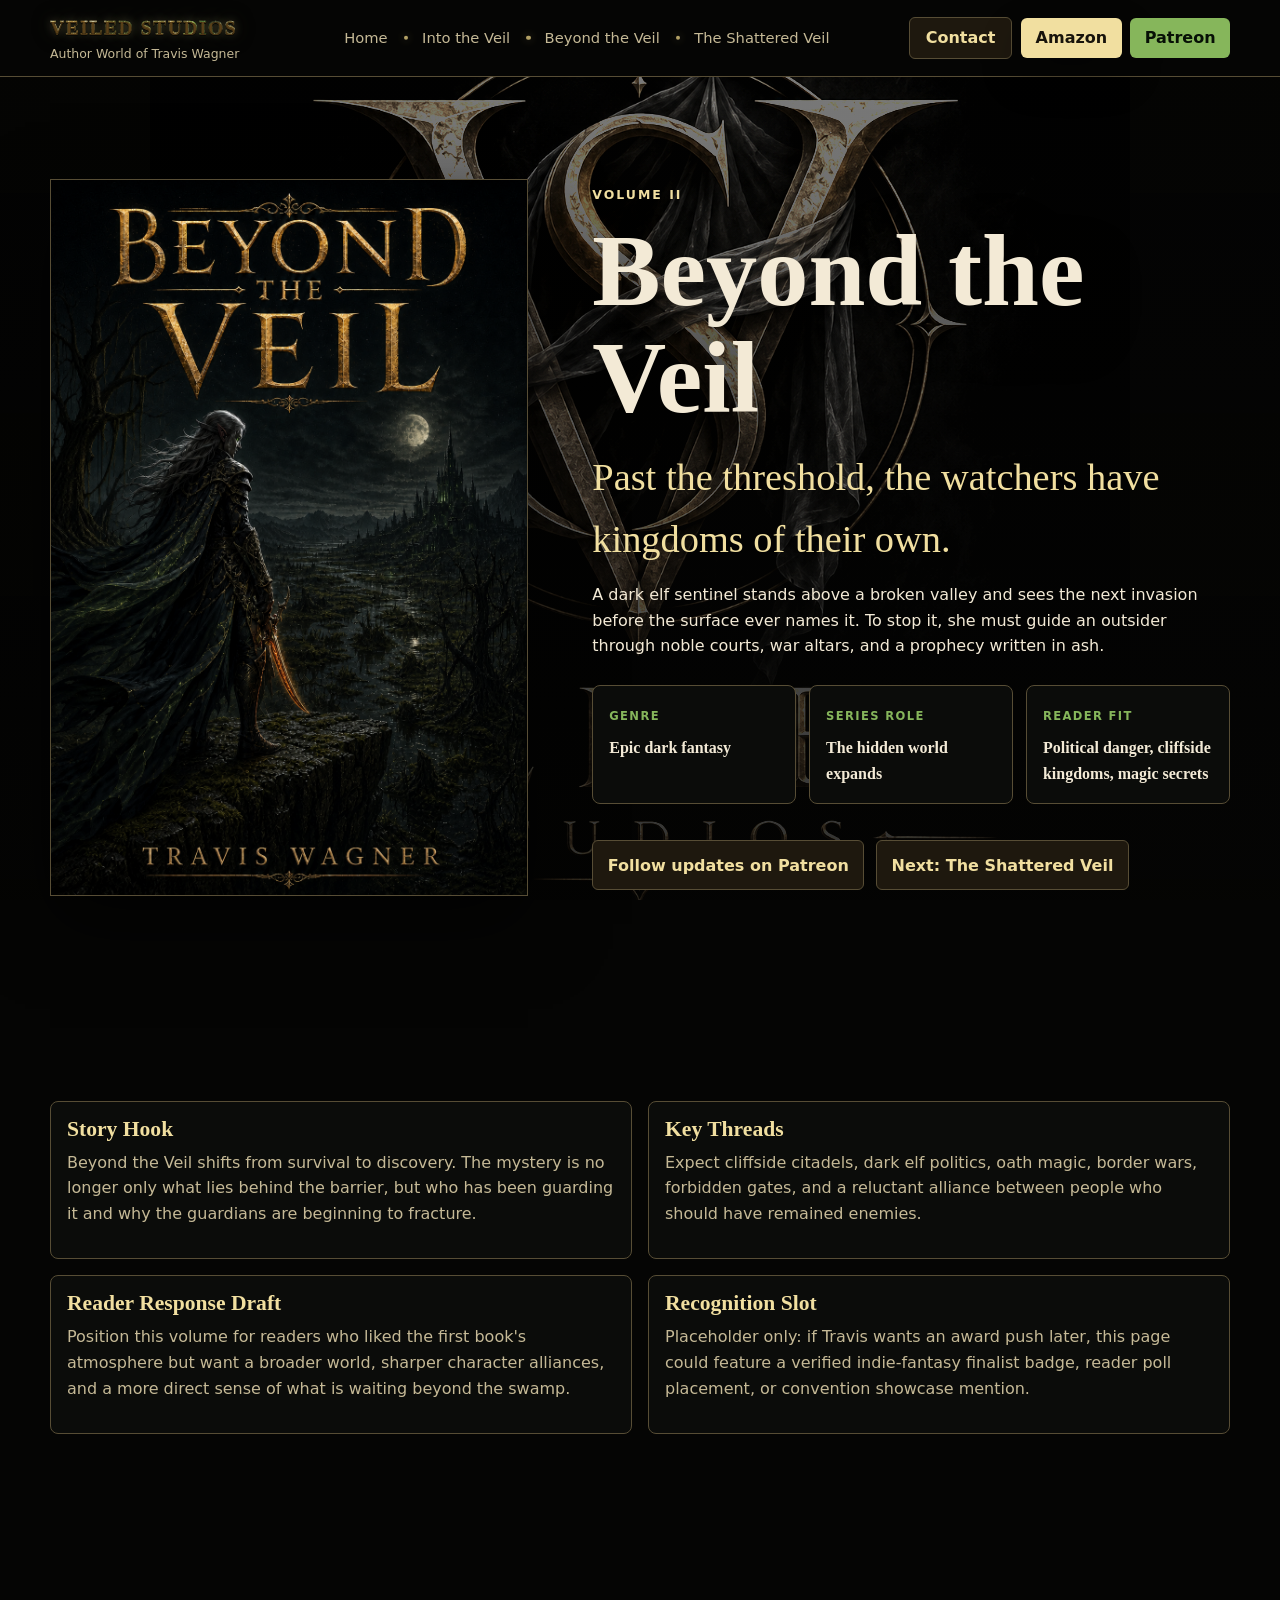
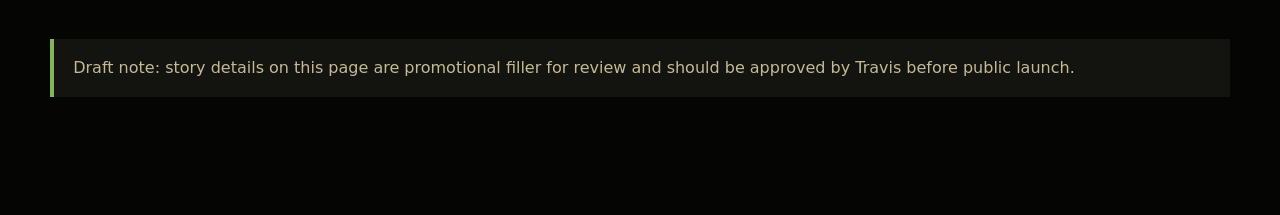
==== books/beyond-the-veil.html @ d2c31727 "Initial vssample.com site" ====
<!doctype html>
<html lang="en">
<head>
  <meta charset="utf-8">
  <meta name="viewport" content="width=device-width, initial-scale=1">
  <title>Beyond the Veil | Veiled Studios</title>
  <meta name="description" content="Beyond the Veil is Volume II of Travis Wagner's dark fantasy Veil series.">
  <link rel="stylesheet" href="../styles.css">
</head>
<body class="book-page">
  <a class="skip-link" href="#main">Skip to content</a>
  <header class="site-header">
    <nav class="nav" aria-label="Primary navigation">
      <a class="brand" href="../index.html" aria-label="Veiled Studios home">
        <span>
          <strong>Veiled Studios</strong>
          <small>Author World of Travis Wagner</small>
        </span>
      </a>
      <div class="nav-links">
        <a href="../index.html">Home</a>
        <a href="into-the-veil.html">Into the Veil</a>
        <a href="beyond-the-veil.html">Beyond the Veil</a>
        <a href="the-shattered-veil.html">The Shattered Veil</a>
      </div>
      <div class="nav-actions" aria-label="Header actions">
        <a class="nav-cta" href="mailto:authortraviswagner@gmail.com">Contact</a>
        <a class="button primary nav-action" href="https://www.amazon.com/kindle/traviswagner" target="_blank" rel="noopener">Amazon</a>
        <a class="button secondary nav-action" href="https://www.patreon.com/author/traviswagner" target="_blank" rel="noopener">Patreon</a>
      </div>
    </nav>
  </header>

  <main id="main">
    <section class="book-hero">
      <div class="book-cover">
        <img src="../images/created/final/beyond-the-veil-cover-swamp-flame.png" alt="Beyond the Veil cover by Travis Wagner">
      </div>
      <div class="book-copy">
        <p class="eyebrow">Volume II</p>
        <h1>Beyond the Veil</h1>
        <p class="lead">Past the threshold, the watchers have kingdoms of their own.</p>
        <p>A dark elf sentinel stands above a broken valley and sees the next invasion before the surface ever names it. To stop it, she must guide an outsider through noble courts, war altars, and a prophecy written in ash.</p>
        <div class="book-meta">
          <div><span>Genre</span><strong>Epic dark fantasy</strong></div>
          <div><span>Series role</span><strong>The hidden world expands</strong></div>
          <div><span>Reader fit</span><strong>Political danger, cliffside kingdoms, magic secrets</strong></div>
        </div>
        <div class="book-nav">
          <a class="book-link" href="https://www.patreon.com/author/traviswagner" target="_blank" rel="noopener">Follow updates on Patreon</a>
          <a class="book-link" href="the-shattered-veil.html">Next: The Shattered Veil</a>
        </div>
      </div>
    </section>

    <section class="section">
      <div class="story-grid">
        <article class="story-panel">
          <h3>Story Hook</h3>
          <p>Beyond the Veil shifts from survival to discovery. The mystery is no longer only what lies behind the barrier, but who has been guarding it and why the guardians are beginning to fracture.</p>
        </article>
        <article class="story-panel">
          <h3>Key Threads</h3>
          <p>Expect cliffside citadels, dark elf politics, oath magic, border wars, forbidden gates, and a reluctant alliance between people who should have remained enemies.</p>
        </article>
        <article class="story-panel">
          <h3>Reader Response Draft</h3>
          <p>Position this volume for readers who liked the first book's atmosphere but want a broader world, sharper character alliances, and a more direct sense of what is waiting beyond the swamp.</p>
        </article>
        <article class="story-panel">
          <h3>Recognition Slot</h3>
          <p>Placeholder only: if Travis wants an award push later, this page could feature a verified indie-fantasy finalist badge, reader poll placement, or convention showcase mention.</p>
        </article>
      </div>
    </section>

    <section class="section">
      <p class="status-note">Draft note: story details on this page are promotional filler for review and should be approved by Travis before public launch.</p>
    </section>
  </main>
  <script src="../main.js"></script>
</body>
</html>
---- styles.css ----
:root {
  color-scheme: dark;
  --bg: #050504;
  --ink: #f3ead6;
  --muted: #c5b996;
  --line: #574d35;
  --panel: #0b0c0a;
  --panel-strong: #13140f;
  --gold: #d9c37b;
  --gold-soft: #f1dfa0;
  --green: #86b65b;
  --moss: #22311e;
  --shadow: rgba(0, 0, 0, 0.55);
  --max: 1180px;
}

* {
  box-sizing: border-box;
}

html {
  scroll-behavior: smooth;
}

body {
  margin: 0;
  min-height: 100vh;
  background: var(--bg);
  color: var(--ink);
  font-family: "Segoe UI", system-ui, -apple-system, BlinkMacSystemFont, sans-serif;
  line-height: 1.6;
}

body::before {
  content: "";
  position: fixed;
  inset: 0;
  z-index: -2;
  background-image: url("images/original/owner-uploads/Veilied%20Studios%20Logo.png");
  background-position: center 48%;
  background-repeat: no-repeat;
  background-size: min(980px, 92vw) auto;
  opacity: 0.72;
  filter: brightness(1.65) contrast(1.08);
}

body::after {
  content: "";
  position: fixed;
  inset: 0;
  z-index: -1;
  background:
    linear-gradient(180deg, rgba(5, 5, 4, 0.18), rgba(5, 5, 4, 0.42) 48%, rgba(5, 5, 4, 0.72)),
    rgba(5, 5, 4, 0.16);
}

img {
  display: block;
  max-width: 100%;
}

a {
  color: inherit;
}

.skip-link {
  position: absolute;
  left: 1rem;
  top: 1rem;
  z-index: 20;
  transform: translateY(-160%);
  padding: 0.65rem 0.9rem;
  background: var(--ink);
  color: #111;
  border-radius: 4px;
}

.skip-link:focus {
  transform: translateY(0);
}

.site-header {
  position: sticky;
  top: 0;
  z-index: 10;
  border-bottom: 1px solid var(--line);
  background: #050504;
}

.nav {
  width: min(var(--max), calc(100% - 32px));
  min-height: 76px;
  margin: 0 auto;
  display: flex;
  align-items: center;
  justify-content: space-between;
  flex-wrap: wrap;
  gap: 1.25rem;
}

.brand,
.nav-links,
.nav-actions,
.hero-actions,
.link-list,
.footer-links {
  display: flex;
  align-items: center;
}

.brand {
  gap: 0.75rem;
  text-decoration: none;
  min-width: 215px;
}

.brand strong,
.footer strong {
  display: block;
  font-family: Georgia, "Times New Roman", serif;
  font-size: 1.05rem;
  letter-spacing: 0;
}

.brand strong {
  font-family: "Cinzel Decorative", "Cinzel", "Trajan Pro", Georgia, "Times New Roman", serif;
  font-size: 1.22rem;
  font-weight: 800;
  letter-spacing: 0.08em;
  text-transform: uppercase;
  color: var(--gold-soft);
  background:
    radial-gradient(circle at 24% 22%, rgba(255, 244, 190, 0.96) 0 7%, transparent 8%),
    radial-gradient(circle at 78% 72%, rgba(113, 156, 90, 0.74) 0 10%, transparent 12%),
    repeating-linear-gradient(118deg, rgba(255, 255, 255, 0.32) 0 1px, rgba(54, 42, 22, 0.28) 1px 3px, rgba(12, 16, 11, 0.34) 3px 5px),
    linear-gradient(105deg, #fff0ae 0%, #ba8e3d 21%, #6f8645 43%, #f2d58a 63%, #2f3f2b 82%, #ffe4a1 100%);
  background-blend-mode: screen, color-dodge, overlay, normal;
  -webkit-background-clip: text;
  background-clip: text;
  -webkit-text-fill-color: transparent;
  -webkit-text-stroke: 0.35px rgba(7, 8, 5, 0.72);
  text-shadow:
    0 1px 0 #594019,
    0 2px 0 #080906,
    0 0 10px rgba(241, 223, 160, 0.38),
    0 0 22px rgba(134, 182, 91, 0.28);
  filter: drop-shadow(0 0 8px rgba(0, 0, 0, 0.55));
}

.brand small {
  display: block;
  color: var(--muted);
  font-size: 0.78rem;
}

.nav-links {
  flex: 1 1 340px;
  flex-wrap: wrap;
  justify-content: center;
  gap: 0;
  row-gap: 0.55rem;
  color: var(--muted);
  font-size: 0.92rem;
}

.nav-actions {
  flex: 0 1 auto;
  flex-wrap: wrap;
  justify-content: flex-end;
  gap: 0.55rem;
}

.nav-links a,
.nav-dropdown summary,
.footer-links a {
  text-decoration: none;
}

.nav-links > a,
.nav-links > .nav-dropdown {
  position: relative;
  display: inline-flex;
  align-items: center;
}

.nav-links > a:not(:first-child),
.nav-links > .nav-dropdown:not(:first-child) {
  margin-left: clamp(0.7rem, 1.4vw, 1rem);
  padding-left: clamp(0.85rem, 1.5vw, 1.15rem);
}

.nav-links > a:not(:first-child)::before,
.nav-links > .nav-dropdown:not(:first-child)::before {
  content: "";
  position: absolute;
  left: 0;
  top: 50%;
  width: 0.28rem;
  height: 0.28rem;
  border-radius: 999px;
  background: var(--gold);
  box-shadow: 0 0 8px rgba(217, 195, 123, 0.45);
  opacity: 0.82;
  transform: translateY(-50%);
}

.nav-links a:hover,
.nav-dropdown summary:hover,
.nav-dropdown[open] summary,
.footer-links a:hover {
  color: var(--gold-soft);
}

.nav-dropdown {
  position: relative;
}

.nav-dropdown summary {
  display: inline-flex;
  align-items: center;
  gap: 0.35rem;
  list-style: none;
  cursor: pointer;
}

.nav-dropdown summary::-webkit-details-marker {
  display: none;
}

.nav-dropdown summary::after {
  content: "";
  width: 0.42rem;
  height: 0.42rem;
  border-right: 1px solid currentColor;
  border-bottom: 1px solid currentColor;
  transform: translateY(-0.12rem) rotate(45deg);
}

.nav-dropdown[open] summary::after {
  transform: translateY(0.08rem) rotate(225deg);
}

.dropdown-menu {
  position: absolute;
  top: 100%;
  left: 50%;
  z-index: 30;
  display: grid;
  gap: 0.25rem;
  min-width: 235px;
  padding: 0.45rem;
  border: 1px solid var(--line);
  border-radius: 8px;
  background: #0b0c0a;
  box-shadow: 0 22px 50px rgba(0, 0, 0, 0.48);
  transform: translateX(-50%);
}

.nav-dropdown[open]::after {
  content: "";
  position: absolute;
  top: 100%;
  left: -0.85rem;
  right: -0.85rem;
  height: 0.85rem;
}

.dropdown-menu a,
.dropdown-label {
  padding: 0.7rem 0.8rem;
  border-radius: 5px;
  color: var(--ink);
  background: #13140f;
  white-space: nowrap;
}

.dropdown-label {
  color: var(--gold-soft);
  font-family: Georgia, "Times New Roman", serif;
  font-weight: 800;
  cursor: default;
}

.dropdown-subitems {
  display: grid;
  gap: 0.25rem;
  margin-left: 0.45rem;
  padding-left: 0.6rem;
  border-left: 1px solid var(--line);
}

.dropdown-subitems a {
  font-size: 0.88rem;
}

.dropdown-menu a:hover {
  background: #1e180e;
}

.nav-cta,
.button {
  min-height: 42px;
  display: inline-flex;
  align-items: center;
  justify-content: center;
  padding: 0.75rem 1rem;
  border-radius: 6px;
  text-decoration: none;
  font-weight: 700;
  line-height: 1;
  white-space: nowrap;
}

.nav-cta {
  border: 1px solid var(--line);
  color: var(--gold-soft);
  background: #1e180e;
}

.nav-action {
  min-height: 40px;
  padding: 0.72rem 0.9rem;
}

.hero {
  min-height: calc(100vh - 76px);
  display: grid;
  align-items: center;
  padding: clamp(5rem, 12vw, 9rem) 0 clamp(4rem, 9vw, 7rem);
}

.hero-inner,
.section,
.feature-release,
.footer {
  width: min(var(--max), calc(100% - 32px));
  margin: 0 auto;
}

.hero-inner {
  max-width: 880px;
  text-align: center;
  transform: translateY(clamp(2rem, 8vh, 5.5rem));
}

.eyebrow {
  margin: 0 0 0.85rem;
  color: var(--gold-soft);
  font-size: 0.78rem;
  font-weight: 800;
  letter-spacing: 0.16em;
  text-transform: uppercase;
}

h1,
h2,
h3,
p {
  margin-top: 0;
}

h1,
h2,
h3 {
  font-family: Georgia, "Times New Roman", serif;
  line-height: 1.04;
  letter-spacing: 0;
}

h1 {
  margin-bottom: 1rem;
  font-size: clamp(4rem, 12vw, 9rem);
  text-shadow: 0 18px 55px var(--shadow);
}

h2 {
  margin-bottom: 1rem;
  font-size: clamp(2rem, 5vw, 4.2rem);
}

h3 {
  margin-bottom: 0.6rem;
  font-size: 1.35rem;
}

.lead {
  margin-bottom: 0.75rem;
  color: var(--gold-soft);
  font-family: Georgia, "Times New Roman", serif;
  font-size: clamp(1.4rem, 3.2vw, 2.4rem);
}

.hero-copy {
  max-width: 680px;
  margin: 0 auto 1.7rem;
  color: var(--muted);
  font-size: clamp(1rem, 2vw, 1.18rem);
}

.hero-actions {
  justify-content: center;
  flex-wrap: wrap;
  gap: 0.85rem;
}

.button.primary {
  background: var(--gold-soft);
  color: #17130b;
  box-shadow: 0 18px 40px rgba(0, 0, 0, 0.32);
}

.button.secondary {
  background: var(--green);
  color: #071006;
}

.button.ghost {
  border: 1px solid var(--line);
  color: var(--ink);
  background: #121411;
}

.feature-release {
  display: grid;
  grid-template-columns: minmax(240px, 0.72fr) 1fr;
  gap: clamp(2rem, 5vw, 5rem);
  align-items: center;
  padding: clamp(4rem, 8vw, 7rem) 0;
}

.series-overview {
  border-top: 1px solid var(--line);
}

.volume-grid {
  display: grid;
  grid-template-columns: repeat(3, minmax(0, 1fr));
  gap: 1rem;
}

.volume-card {
  display: flex;
  flex-direction: column;
  gap: 1rem;
  padding: 1rem;
  border: 1px solid var(--line);
  border-radius: 8px;
  background: var(--panel);
  box-shadow: 0 22px 50px rgba(0, 0, 0, 0.28);
}

.volume-card img {
  width: 100%;
  height: auto;
  aspect-ratio: 2 / 3;
  object-fit: contain;
  border: 1px solid var(--line);
  background: #050504;
}

.volume-card > div {
  display: flex;
  flex: 1;
  flex-direction: column;
}

.volume-card span,
.book-meta span {
  display: inline-block;
  margin-bottom: 0.65rem;
  color: var(--green);
  font-weight: 800;
  letter-spacing: 0.12em;
  text-transform: uppercase;
  font-size: 0.72rem;
}

.volume-card a,
.book-link {
  display: inline-flex;
  align-items: center;
  justify-content: center;
  min-height: 42px;
  margin-top: 0.7rem;
  padding: 0.7rem 0.9rem;
  border: 1px solid var(--line);
  border-radius: 6px;
  background: #1e180e;
  color: var(--gold-soft);
  text-decoration: none;
  font-weight: 800;
}

.volume-card a {
  margin-top: auto;
}

.promo-release {
  border-top: 1px solid var(--line);
  border-bottom: 1px solid var(--line);
}

.promo-copy {
  max-width: 700px;
}

.promo-note {
  color: var(--gold-soft);
}

.promo-art img {
  margin-left: auto;
}

.release-art img {
  width: min(100%, 520px);
  border: 1px solid var(--line);
  box-shadow: 0 28px 70px rgba(0, 0, 0, 0.62);
}

.release-copy {
  max-width: 660px;
}

.release-copy p,
.section p,
.updates-list p,
.footer p {
  color: var(--muted);
}

.link-list {
  align-items: stretch;
  flex-direction: column;
  gap: 0.75rem;
  margin-top: 1.5rem;
}

.link-list a {
  padding: 0.95rem 1rem;
  border: 1px solid var(--line);
  border-radius: 6px;
  background: #0b0c0a;
  color: var(--gold-soft);
  text-decoration: none;
  font-weight: 700;
}

.section {
  padding: clamp(4rem, 8vw, 7rem) 0;
}

.section-heading {
  max-width: 760px;
  margin-bottom: 2rem;
}

.catalog-grid,
.updates-list,
.contact-links {
  display: grid;
  grid-template-columns: repeat(4, minmax(0, 1fr));
  gap: 1rem;
}

.catalog-grid article,
.updates-list article,
.contact-links a {
  border: 1px solid var(--line);
  border-radius: 8px;
  background: var(--panel);
  box-shadow: 0 22px 50px rgba(0, 0, 0, 0.28);
}

.catalog-grid article {
  min-height: 245px;
  padding: 1.25rem;
}

.catalog-grid span {
  display: block;
  margin-bottom: 2rem;
  color: var(--green);
  font-family: Georgia, "Times New Roman", serif;
  font-size: 2rem;
}

.about {
  display: grid;
  grid-template-columns: 0.95fr 1.05fr;
  gap: clamp(2rem, 5vw, 5rem);
  align-items: start;
  border-top: 1px solid var(--line);
  border-bottom: 1px solid var(--line);
}

.about-copy {
  padding-top: 0.2rem;
  font-size: 1.08rem;
}

.gallery-grid {
  display: grid;
  grid-template-columns: 1.4fr 0.8fr;
  gap: 1rem;
  align-items: stretch;
}

.gallery-grid figure {
  margin: 0;
  min-height: 100%;
  overflow: hidden;
  border: 1px solid var(--line);
  border-radius: 8px;
  background: #050504;
}

.gallery-grid img {
  width: 100%;
  height: 100%;
  min-height: 360px;
  object-fit: cover;
}

.gallery-grid .wide {
  grid-row: span 2;
}

.gallery-grid .wide img {
  height: auto;
  min-height: 0;
  aspect-ratio: 2 / 3;
  object-fit: contain;
  background: #050504;
}

figcaption {
  padding: 0.85rem 1rem;
  color: var(--muted);
  border-top: 1px solid var(--line);
  background: #050504;
}

.updates-band {
  border-top: 1px solid var(--line);
  border-bottom: 1px solid var(--line);
  background: #11180f;
}

.updates {
  display: grid;
  grid-template-columns: 0.9fr 1.1fr;
  gap: clamp(2rem, 5vw, 4rem);
  align-items: start;
}

.updates-list {
  grid-template-columns: 1fr;
}

.updates-list article {
  padding: 1.2rem;
}

.contact {
  display: grid;
  grid-template-columns: 0.9fr 1.1fr;
  gap: clamp(2rem, 5vw, 4rem);
  align-items: start;
}

.contact-links {
  grid-template-columns: 1fr;
}

.contact-links a {
  display: flex;
  justify-content: space-between;
  gap: 1rem;
  padding: 1.05rem 1.1rem;
  text-decoration: none;
}

.contact-links span {
  color: var(--muted);
}

.contact-links strong {
  color: var(--gold-soft);
  text-align: right;
  overflow-wrap: anywhere;
}

.book-page .site-header {
  position: static;
}

.book-hero {
  display: grid;
  grid-template-columns: minmax(260px, 0.75fr) 1fr;
  gap: clamp(2rem, 5vw, 5rem);
  align-items: center;
  width: min(var(--max), calc(100% - 32px));
  margin: 0 auto;
  padding: clamp(4rem, 8vw, 7rem) 0;
}

.book-cover img {
  width: min(100%, 520px);
  border: 1px solid var(--line);
  box-shadow: 0 28px 70px rgba(0, 0, 0, 0.62);
}

.book-copy h1 {
  font-size: clamp(3.4rem, 8vw, 7rem);
}

.book-meta {
  display: grid;
  grid-template-columns: repeat(3, minmax(0, 1fr));
  gap: 0.8rem;
  margin: 1.6rem 0;
}

.book-meta div,
.story-panel {
  padding: 1rem;
  border: 1px solid var(--line);
  border-radius: 8px;
  background: var(--panel);
}

.book-meta strong {
  display: block;
  color: var(--ink);
  font-family: Georgia, "Times New Roman", serif;
}

.story-grid {
  display: grid;
  grid-template-columns: repeat(2, minmax(0, 1fr));
  gap: 1rem;
}

.story-panel h3 {
  color: var(--gold-soft);
}

.status-note {
  border-left: 4px solid var(--green);
  padding: 1rem 1.2rem;
  background: var(--panel-strong);
  color: var(--muted);
}

.book-nav {
  display: flex;
  flex-wrap: wrap;
  gap: 0.75rem;
  margin-top: 1.4rem;
}

.footer {
  min-height: 120px;
  display: flex;
  align-items: center;
  justify-content: space-between;
  gap: 1rem;
  padding: 2rem 0;
  border-top: 1px solid var(--line);
}

.footer p {
  margin-bottom: 0;
}

.footer-links {
  gap: 1rem;
  color: var(--muted);
}

@media (max-width: 900px) {
  .nav {
    min-height: auto;
    padding: 0.9rem 0;
    align-items: flex-start;
    flex-direction: column;
  }

  .nav-links {
    width: 100%;
    justify-content: flex-start;
    flex-wrap: wrap;
  }

  .nav-actions {
    width: 100%;
    align-items: stretch;
    flex-wrap: wrap;
  }

  .nav-actions a {
    flex: 1 1 130px;
  }

  .nav-dropdown {
    width: 100%;
  }

  .dropdown-menu {
    position: static;
    width: min(100%, 320px);
    margin-top: 0.7rem;
    transform: none;
  }

  .hero {
    min-height: auto;
  }

  .hero-inner {
    transform: translateY(clamp(1rem, 4vh, 2rem));
  }

  .feature-release,
  .book-hero,
  .about,
  .updates,
  .contact {
    grid-template-columns: 1fr;
  }

  .volume-grid,
  .story-grid {
    grid-template-columns: 1fr;
  }

  .book-meta {
    grid-template-columns: 1fr;
  }

  .catalog-grid {
    grid-template-columns: repeat(2, minmax(0, 1fr));
  }

  .gallery-grid {
    grid-template-columns: 1fr;
  }

  .gallery-grid .wide {
    grid-row: auto;
  }
}

@media (max-width: 620px) {
  body::before {
    background-size: 138vw auto;
    opacity: 0.58;
  }

  .brand {
    min-width: 0;
  }

  .brand small {
    max-width: 220px;
  }

  .hero-inner,
  .section,
  .feature-release,
  .footer {
    width: min(100% - 24px, var(--max));
  }

  h1 {
    font-size: clamp(3.2rem, 18vw, 5.4rem);
  }

  .catalog-grid {
    grid-template-columns: 1fr;
  }

  .catalog-grid article {
    min-height: auto;
  }

  .gallery-grid img {
    min-height: 280px;
  }

  .footer,
  .contact-links a {
    align-items: flex-start;
    flex-direction: column;
  }

  .contact-links strong {
    text-align: left;
  }
}
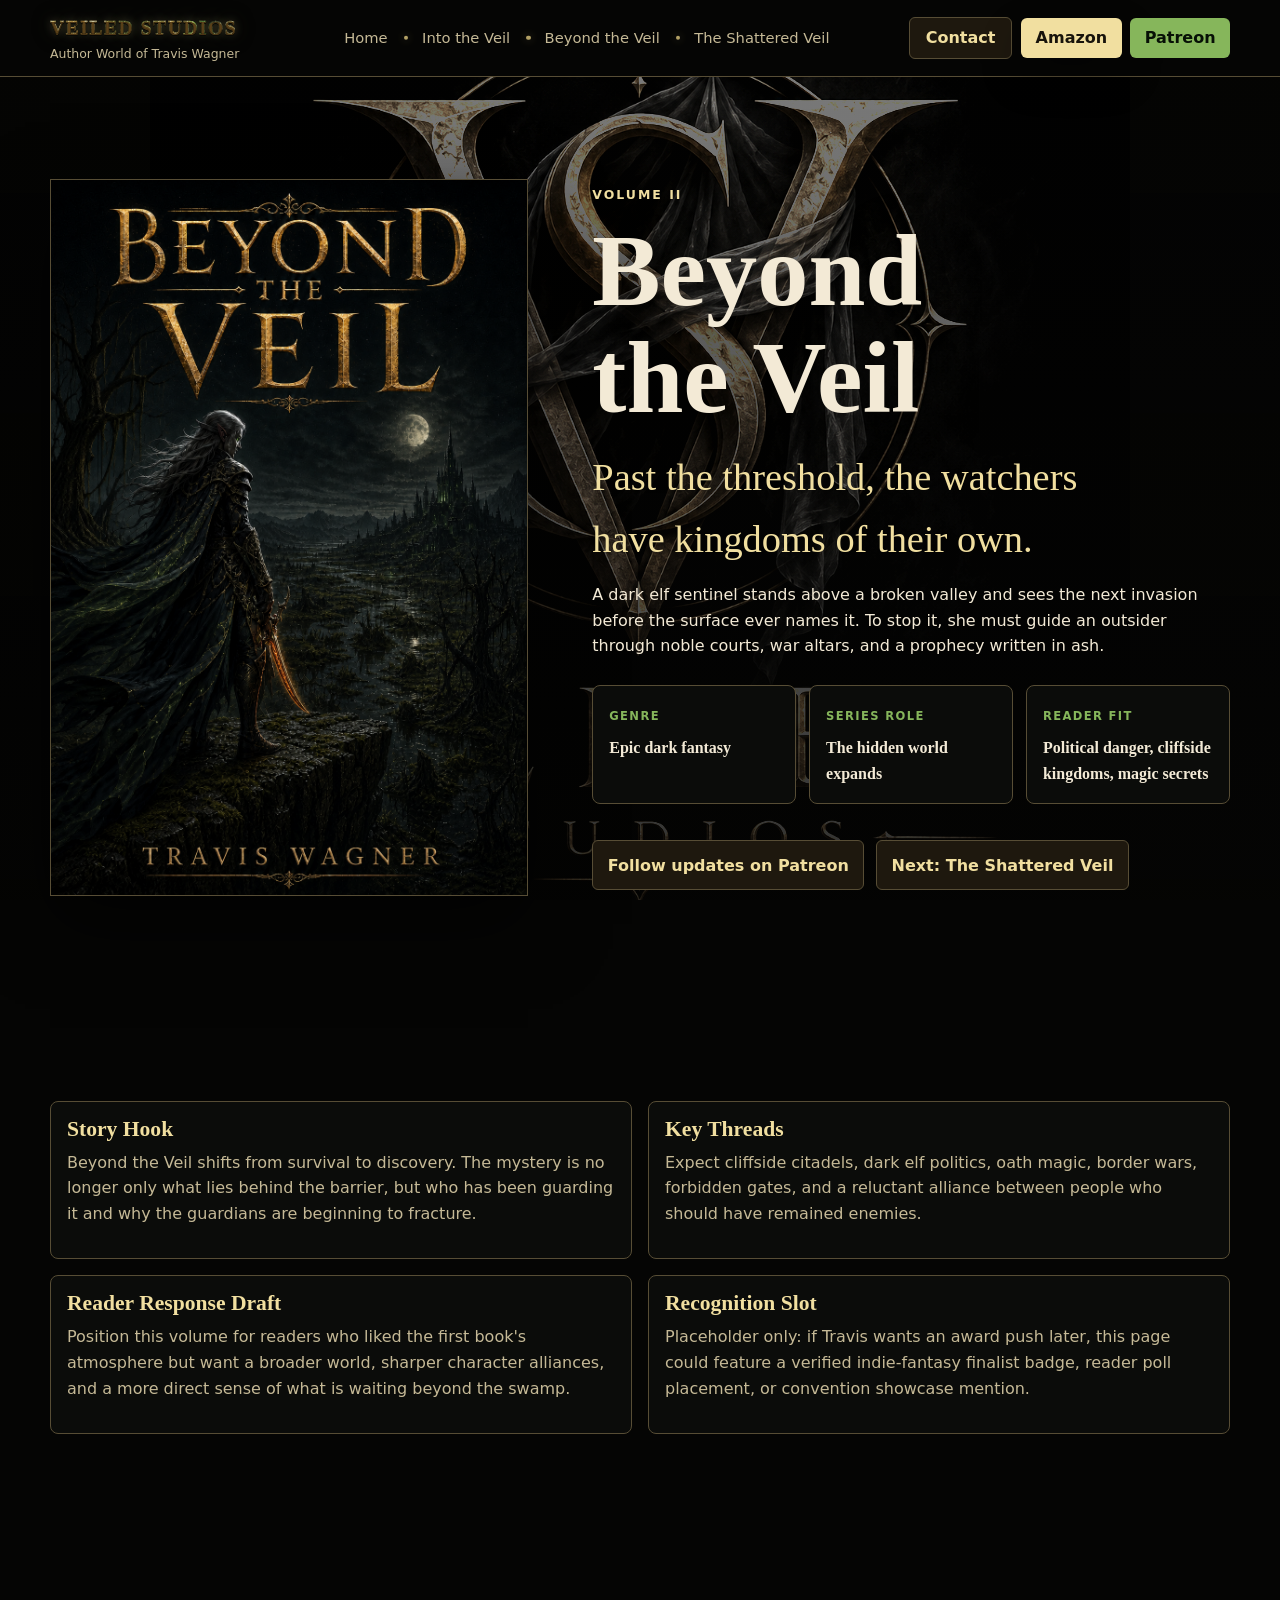
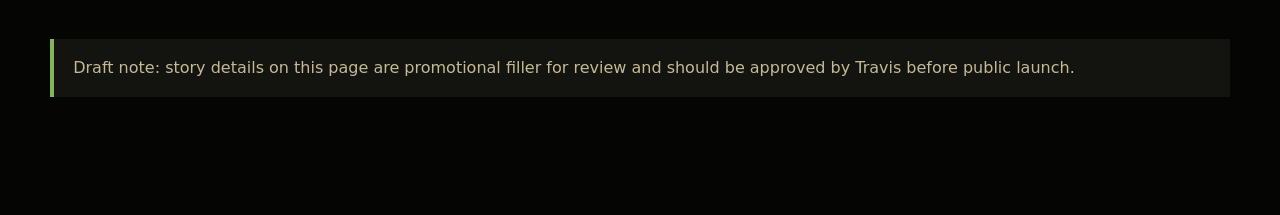
==== commit 24b94c4e: "Cache-bust mobile header styles" ====
--- a/books/beyond-the-veil.html
+++ b/books/beyond-the-veil.html
@@ -5,7 +5,7 @@
   <meta name="viewport" content="width=device-width, initial-scale=1">
   <title>Beyond the Veil | Veiled Studios</title>
   <meta name="description" content="Beyond the Veil is Volume II of Travis Wagner's dark fantasy Veil series.">
-  <link rel="stylesheet" href="../styles.css">
+  <link rel="stylesheet" href="../styles.css?v=c06e470">
 </head>
 <body class="book-page">
   <a class="skip-link" href="#main">Skip to content</a>
--- a/styles.css
+++ b/styles.css
@@ -256,6 +256,10 @@
   transform: translateX(-50%);
 }
 
+.nav-dropdown:not([open]) .dropdown-menu {
+  display: none;
+}
+
 .nav-dropdown[open]::after {
   content: "";
   position: absolute;
@@ -365,6 +369,8 @@
   font-family: Georgia, "Times New Roman", serif;
   line-height: 1.04;
   letter-spacing: 0;
+  overflow-wrap: anywhere;
+  text-wrap: balance;
 }
 
 h1 {
@@ -388,6 +394,7 @@
   color: var(--gold-soft);
   font-family: Georgia, "Times New Roman", serif;
   font-size: clamp(1.4rem, 3.2vw, 2.4rem);
+  text-wrap: balance;
 }
 
 .hero-copy {
@@ -395,6 +402,7 @@
   margin: 0 auto 1.7rem;
   color: var(--muted);
   font-size: clamp(1rem, 2vw, 1.18rem);
+  text-wrap: pretty;
 }
 
 .hero-actions {
@@ -782,18 +790,40 @@
 @media (max-width: 900px) {
   .nav {
     min-height: auto;
-    padding: 0.9rem 0;
+    width: min(var(--max), calc(100% - 24px));
+    padding: 0.85rem 0;
     align-items: flex-start;
     flex-direction: column;
+    gap: 0.8rem;
+  }
+
+  .brand {
+    width: 100%;
   }
 
   .nav-links {
+    flex: 0 0 auto;
     width: 100%;
     justify-content: flex-start;
     flex-wrap: wrap;
+    font-size: 0.88rem;
+    row-gap: 0.5rem;
+  }
+
+  .nav-links > a:not(:first-child),
+  .nav-links > .nav-dropdown:not(:first-child) {
+    margin-left: 0.62rem;
+    padding-left: 0.78rem;
+  }
+
+  .nav-links > a:not(:first-child)::before,
+  .nav-links > .nav-dropdown:not(:first-child)::before {
+    width: 0.24rem;
+    height: 0.24rem;
   }
 
   .nav-actions {
+    flex: 0 0 auto;
     width: 100%;
     align-items: stretch;
     flex-wrap: wrap;
@@ -816,10 +846,11 @@
 
   .hero {
     min-height: auto;
+    padding: clamp(3.5rem, 10vw, 5.5rem) 0 clamp(3.5rem, 9vw, 5rem);
   }
 
   .hero-inner {
-    transform: translateY(clamp(1rem, 4vh, 2rem));
+    transform: translateY(clamp(0.75rem, 3vh, 1.5rem));
   }
 
   .feature-release,
@@ -835,6 +866,11 @@
     grid-template-columns: 1fr;
   }
 
+  .volume-card img {
+    width: min(100%, 360px);
+    margin: 0 auto;
+  }
+
   .book-meta {
     grid-template-columns: 1fr;
   }
@@ -850,31 +886,163 @@
   .gallery-grid .wide {
     grid-row: auto;
   }
+
+  .book-cover img {
+    width: min(100%, 420px);
+    margin: 0 auto;
+  }
 }
 
 @media (max-width: 620px) {
+  .site-header {
+    position: static;
+  }
+
+  .nav {
+    position: relative;
+    width: min(var(--max), calc(100% - 20px));
+    min-height: 0;
+    padding: 0.45rem 0 0.55rem;
+    gap: 0.45rem;
+  }
+
   body::before {
-    background-size: 138vw auto;
-    opacity: 0.58;
+    background-position: center 6rem;
+    background-size: 132vw auto;
+    opacity: 0.5;
   }
 
   .brand {
+    width: auto;
     min-width: 0;
   }
 
+  .brand strong {
+    font-size: 0.94rem;
+    letter-spacing: 0.055em;
+  }
+
   .brand small {
-    max-width: 220px;
+    display: none;
+  }
+
+  .nav-links {
+    width: 100%;
+    flex-wrap: nowrap;
+    gap: 0;
+    overflow: visible;
+    padding: 0.05rem 0 0.2rem;
+    font-size: 0.74rem;
+  }
+
+  .nav-links > a,
+  .nav-links > .nav-dropdown {
+    flex: 0 0 auto;
+  }
+
+  .nav-links a,
+  .nav-dropdown summary {
+    min-height: 26px;
+    white-space: nowrap;
+  }
+
+  .nav-links > a:not(:first-child),
+  .nav-links > .nav-dropdown:not(:first-child) {
+    margin-left: 0.34rem;
+    padding-left: 0.42rem;
+  }
+
+  .nav-links > a:not(:first-child)::before,
+  .nav-links > .nav-dropdown:not(:first-child)::before {
+    width: 0.18rem;
+    height: 0.18rem;
+  }
+
+  .nav-actions {
+    display: grid;
+    width: 100%;
+    grid-template-columns: repeat(3, minmax(0, 1fr));
+    gap: 0.35rem;
+  }
+
+  .nav-actions a {
+    flex: none;
+    min-width: 0;
+    min-height: 34px;
+    padding: 0.52rem 0.32rem;
+    border-radius: 5px;
+    font-size: 0.74rem;
+  }
+
+  .nav-links > .nav-dropdown {
+    position: static;
+    width: auto;
+  }
+
+  .dropdown-menu {
+    position: absolute;
+    top: calc(100% + 0.35rem);
+    left: 0;
+    width: min(88vw, 320px);
+    min-width: 0;
+    margin-top: 0;
+    transform: none;
+  }
+
+  .nav-dropdown[open]::after {
+    display: none;
+  }
+
+  .dropdown-menu a,
+  .dropdown-label {
+    white-space: normal;
+  }
+
+  .dropdown-subitems {
+    margin-left: 0.2rem;
+    padding-left: 0.45rem;
+  }
+
+  .hero {
+    padding: 1.9rem 0 2.75rem;
+  }
+
+  .hero-inner {
+    transform: none;
   }
 
   .hero-inner,
   .section,
   .feature-release,
+  .book-hero,
   .footer {
     width: min(100% - 24px, var(--max));
   }
 
   h1 {
-    font-size: clamp(3.2rem, 18vw, 5.4rem);
+    font-size: clamp(2.8rem, 16vw, 4.6rem);
+  }
+
+  h2 {
+    font-size: clamp(1.85rem, 10vw, 3.15rem);
+  }
+
+  .book-copy h1 {
+    font-size: clamp(2.65rem, 13.5vw, 4.2rem);
+  }
+
+  .lead {
+    font-size: clamp(1.24rem, 7vw, 1.8rem);
+  }
+
+  .section,
+  .feature-release,
+  .book-hero {
+    padding: 3.2rem 0;
+  }
+
+  .section-heading {
+    margin-bottom: 1.4rem;
   }
 
   .catalog-grid {
@@ -883,10 +1051,43 @@
 
   .catalog-grid article {
     min-height: auto;
+    padding: 1.05rem;
+  }
+
+  .catalog-grid span {
+    margin-bottom: 1rem;
+    font-size: 1.6rem;
+  }
+
+  .volume-card {
+    padding: 0.85rem;
+  }
+
+  .volume-card img,
+  .book-cover img {
+    width: min(100%, 320px);
+  }
+
+  .book-nav {
+    align-items: stretch;
+    flex-direction: column;
+  }
+
+  .book-link {
+    width: 100%;
   }
 
   .gallery-grid img {
-    min-height: 280px;
+    min-height: 0;
+    aspect-ratio: 2 / 3;
+    object-fit: contain;
+    background: #050504;
+  }
+
+  .updates-list article,
+  .story-panel,
+  .book-meta div {
+    padding: 0.95rem;
   }
 
   .footer,
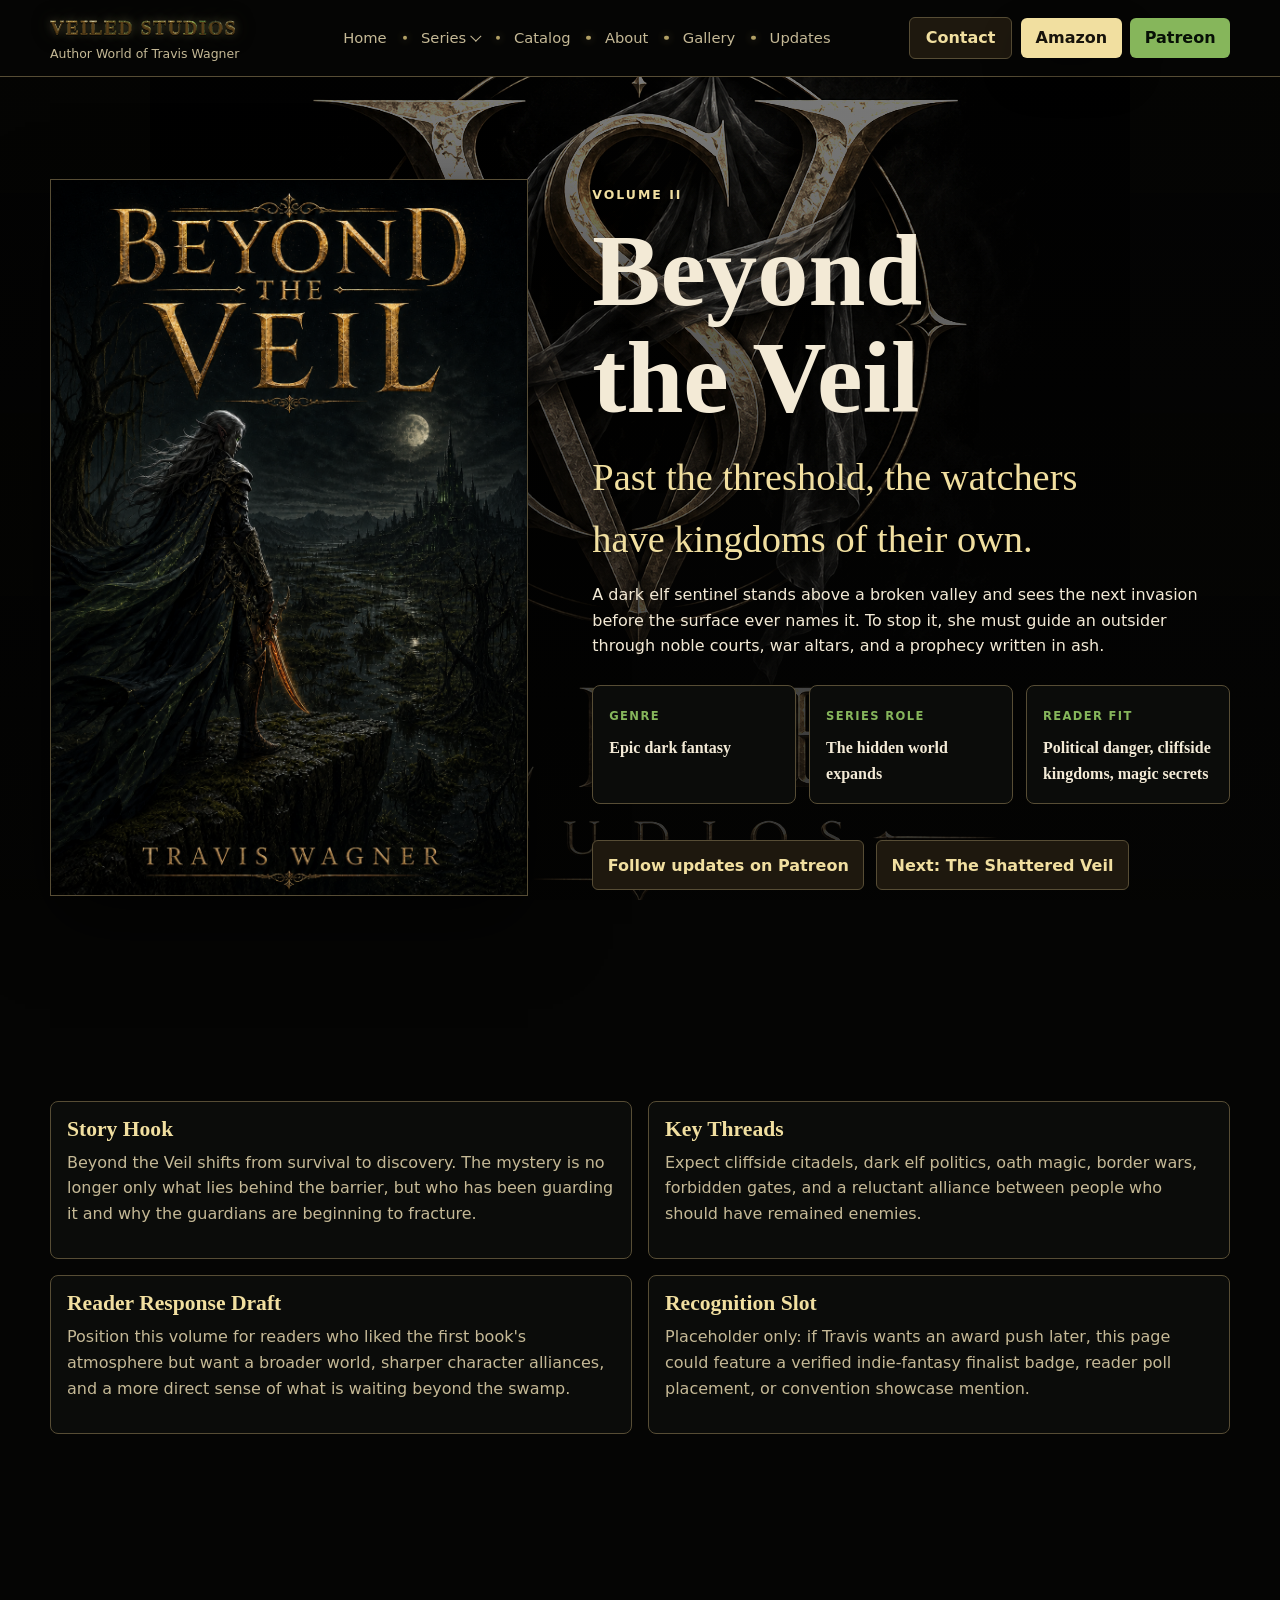
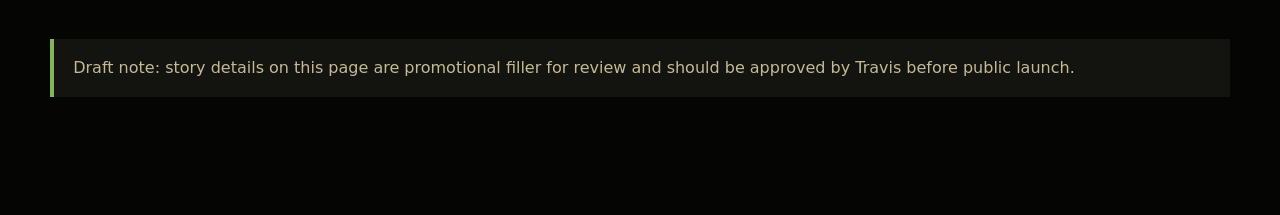
==== commit 342b3826: "Add series-level Veil page" ====
--- a/books/beyond-the-veil.html
+++ b/books/beyond-the-veil.html
@@ -5,7 +5,7 @@
   <meta name="viewport" content="width=device-width, initial-scale=1">
   <title>Beyond the Veil | Veiled Studios</title>
   <meta name="description" content="Beyond the Veil is Volume II of Travis Wagner's dark fantasy Veil series.">
-  <link rel="stylesheet" href="../styles.css?v=c06e470">
+  <link rel="stylesheet" href="../styles.css?v=series-nav-20260707">
 </head>
 <body class="book-page">
   <a class="skip-link" href="#main">Skip to content</a>
@@ -19,9 +19,16 @@
       </a>
       <div class="nav-links">
         <a href="../index.html">Home</a>
-        <a href="into-the-veil.html">Into the Veil</a>
-        <a href="beyond-the-veil.html">Beyond the Veil</a>
-        <a href="the-shattered-veil.html">The Shattered Veil</a>
+        <details class="nav-dropdown">
+          <summary>Series</summary>
+          <div class="dropdown-menu">
+            <a href="../series/the-veil.html">The Veil</a>
+          </div>
+        </details>
+        <a href="../index.html#menu">Catalog</a>
+        <a href="../index.html#about">About</a>
+        <a href="../index.html#gallery">Gallery</a>
+        <a href="../index.html#updates">Updates</a>
       </div>
       <div class="nav-actions" aria-label="Header actions">
         <a class="nav-cta" href="mailto:authortraviswagner@gmail.com">Contact</a>
--- a/styles.css
+++ b/styles.css
@@ -928,11 +928,12 @@
 
   .nav-links {
     width: 100%;
-    flex-wrap: nowrap;
+    flex-wrap: wrap;
     gap: 0;
     overflow: visible;
     padding: 0.05rem 0 0.2rem;
     font-size: 0.74rem;
+    row-gap: 0.12rem;
   }
 
   .nav-links > a,
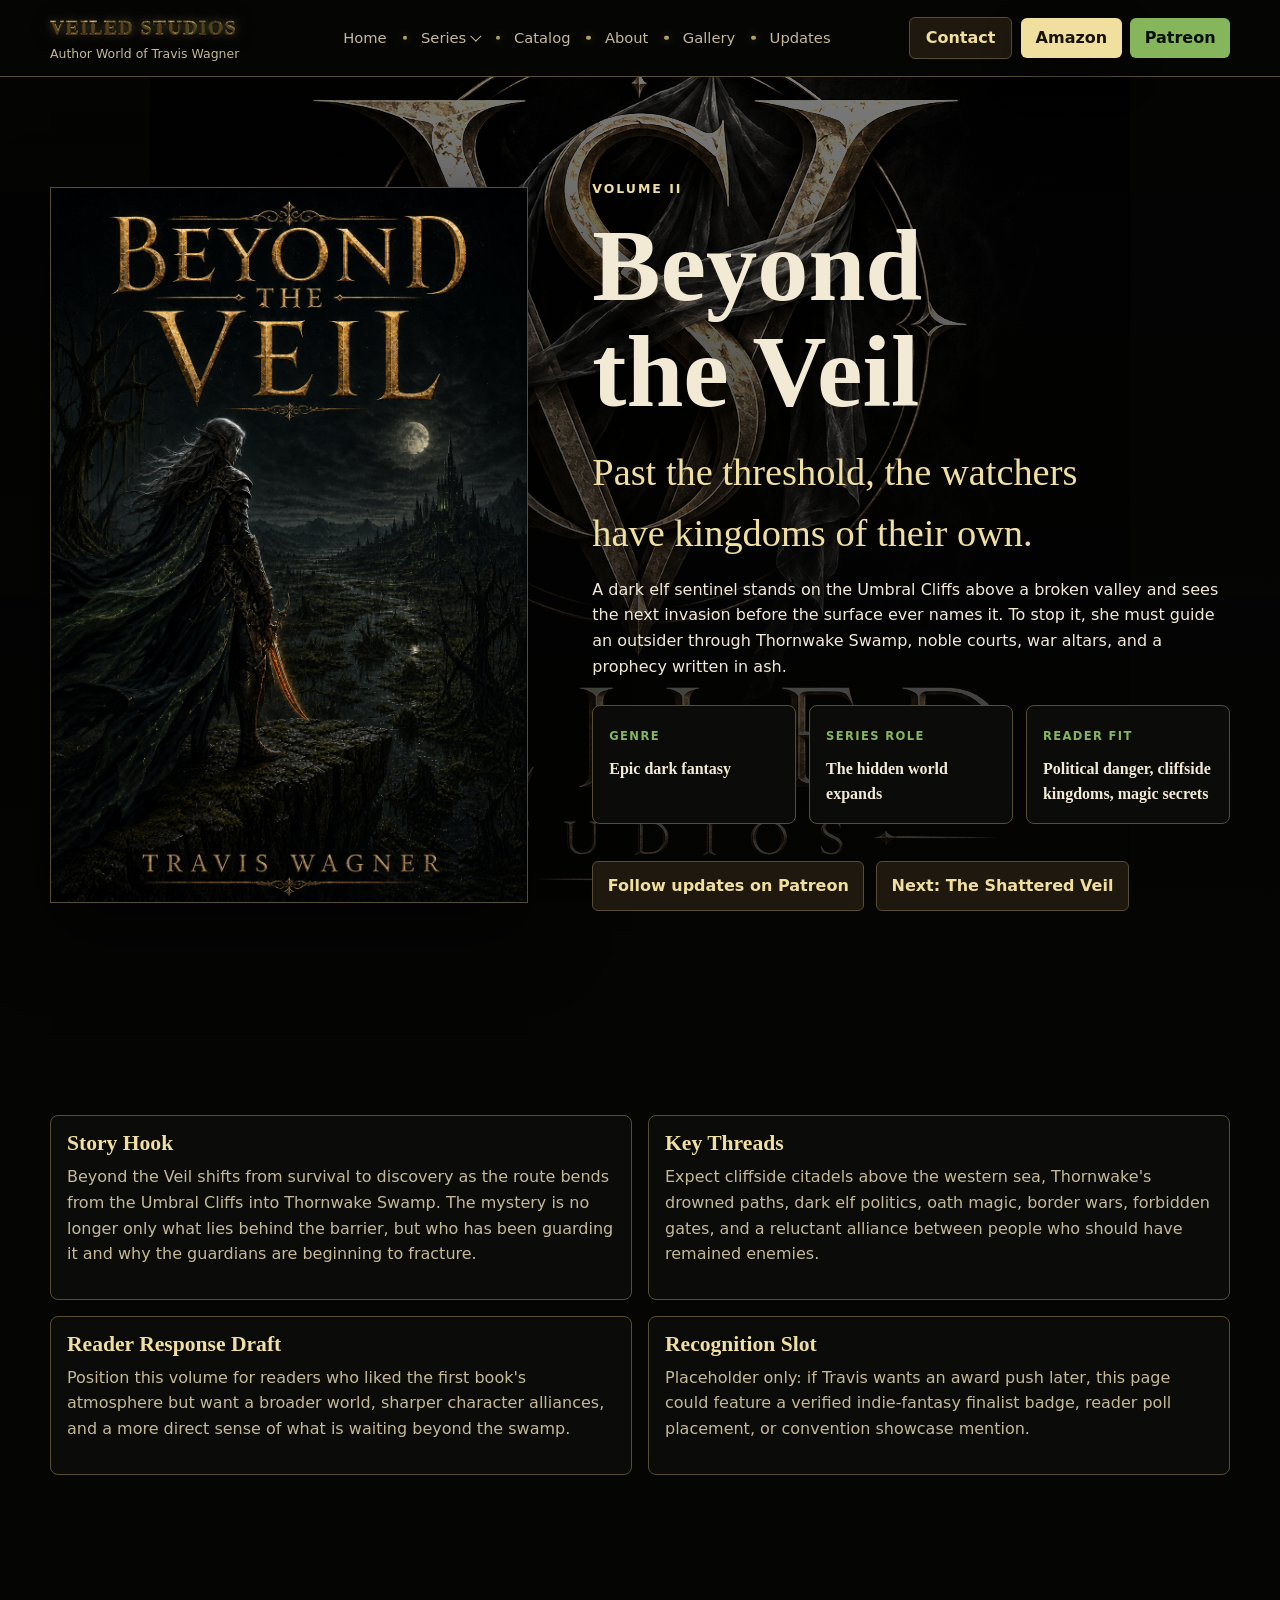
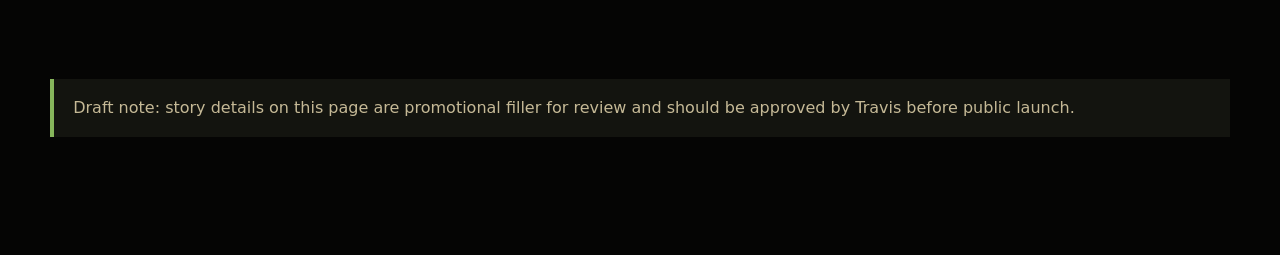
==== commit 2b2c2f8e: "Add Veil continent map" ====
--- a/books/beyond-the-veil.html
+++ b/books/beyond-the-veil.html
@@ -5,7 +5,40 @@
   <meta name="viewport" content="width=device-width, initial-scale=1">
   <title>Beyond the Veil | Veiled Studios</title>
   <meta name="description" content="Beyond the Veil is Volume II of Travis Wagner's dark fantasy Veil series.">
-  <link rel="stylesheet" href="../styles.css?v=series-nav-20260707">
+  <meta http-equiv="Content-Security-Policy" content="default-src 'self'; base-uri 'self'; object-src 'none'; img-src 'self' data:; script-src 'self' 'unsafe-inline'; style-src 'self' 'unsafe-inline'; connect-src 'self'; form-action 'self'; upgrade-insecure-requests">
+  <meta name="referrer" content="strict-origin-when-cross-origin">
+  <link rel="canonical" href="https://lancewagner123.github.io/vssample.com/books/beyond-the-veil.html">
+  <link rel="stylesheet" href="../styles.css?v=map-20260707">
+  <script type="application/ld+json">
+    {
+      "@context": "https://schema.org",
+      "@type": "Book",
+      "name": "Beyond the Veil",
+      "url": "https://lancewagner123.github.io/vssample.com/books/beyond-the-veil.html",
+      "image": "https://lancewagner123.github.io/vssample.com/images/created/final/beyond-the-veil-cover-swamp-flame.png",
+      "description": "Volume II of The Veil, expanding the hidden world through the Umbral Cliffs and Thornwake Swamp with dark elf politics, border wars, and forbidden gates.",
+      "inLanguage": "en-US",
+      "genre": [
+        "Epic dark fantasy",
+        "Fantasy"
+      ],
+      "author": {
+        "@type": "Person",
+        "name": "Travis Wagner",
+        "url": "https://lancewagner123.github.io/vssample.com/"
+      },
+      "publisher": {
+        "@type": "Organization",
+        "name": "Veiled Studios",
+        "url": "https://lancewagner123.github.io/vssample.com/"
+      },
+      "isPartOf": {
+        "@type": "BookSeries",
+        "name": "The Veil",
+        "url": "https://lancewagner123.github.io/vssample.com/series/the-veil.html"
+      }
+    }
+  </script>
 </head>
 <body class="book-page">
   <a class="skip-link" href="#main">Skip to content</a>
@@ -32,7 +65,7 @@
       </div>
       <div class="nav-actions" aria-label="Header actions">
         <a class="nav-cta" href="mailto:authortraviswagner@gmail.com">Contact</a>
-        <a class="button primary nav-action" href="https://www.amazon.com/kindle/traviswagner" target="_blank" rel="noopener">Amazon</a>
+        <a class="button primary nav-action" href="https://www.amazon.com/s?k=Travis+Wagner&amp;i=digital-text" target="_blank" rel="noopener">Amazon</a>
         <a class="button secondary nav-action" href="https://www.patreon.com/author/traviswagner" target="_blank" rel="noopener">Patreon</a>
       </div>
     </nav>
@@ -47,7 +80,7 @@
         <p class="eyebrow">Volume II</p>
         <h1>Beyond the Veil</h1>
         <p class="lead">Past the threshold, the watchers have kingdoms of their own.</p>
-        <p>A dark elf sentinel stands above a broken valley and sees the next invasion before the surface ever names it. To stop it, she must guide an outsider through noble courts, war altars, and a prophecy written in ash.</p>
+        <p>A dark elf sentinel stands on the Umbral Cliffs above a broken valley and sees the next invasion before the surface ever names it. To stop it, she must guide an outsider through Thornwake Swamp, noble courts, war altars, and a prophecy written in ash.</p>
         <div class="book-meta">
           <div><span>Genre</span><strong>Epic dark fantasy</strong></div>
           <div><span>Series role</span><strong>The hidden world expands</strong></div>
@@ -64,11 +97,11 @@
       <div class="story-grid">
         <article class="story-panel">
           <h3>Story Hook</h3>
-          <p>Beyond the Veil shifts from survival to discovery. The mystery is no longer only what lies behind the barrier, but who has been guarding it and why the guardians are beginning to fracture.</p>
+          <p>Beyond the Veil shifts from survival to discovery as the route bends from the Umbral Cliffs into Thornwake Swamp. The mystery is no longer only what lies behind the barrier, but who has been guarding it and why the guardians are beginning to fracture.</p>
         </article>
         <article class="story-panel">
           <h3>Key Threads</h3>
-          <p>Expect cliffside citadels, dark elf politics, oath magic, border wars, forbidden gates, and a reluctant alliance between people who should have remained enemies.</p>
+          <p>Expect cliffside citadels above the western sea, Thornwake's drowned paths, dark elf politics, oath magic, border wars, forbidden gates, and a reluctant alliance between people who should have remained enemies.</p>
         </article>
         <article class="story-panel">
           <h3>Reader Response Draft</h3>
--- a/styles.css
+++ b/styles.css
@@ -397,6 +397,11 @@
   text-wrap: balance;
 }
 
+h1.lead {
+  line-height: 1.18;
+  text-shadow: none;
+}
+
 .hero-copy {
   max-width: 680px;
   margin: 0 auto 1.7rem;
@@ -446,6 +451,31 @@
   gap: 1rem;
 }
 
+.series-map-feature {
+  margin: 0 0 1.1rem;
+  padding: 0.8rem;
+  border: 1px solid var(--line);
+  border-radius: 8px;
+  background: var(--panel);
+  box-shadow: 0 24px 58px rgba(0, 0, 0, 0.34);
+}
+
+.series-map-feature img {
+  display: block;
+  width: 100%;
+  border: 1px solid var(--line);
+}
+
+.series-map-feature figcaption {
+  margin-top: 0.7rem;
+  color: var(--muted);
+  font-size: 0.92rem;
+}
+
+.volume-link-grid {
+  grid-template-columns: repeat(3, minmax(0, 1fr));
+}
+
 .volume-card {
   display: flex;
   flex-direction: column;
@@ -464,6 +494,10 @@
   object-fit: contain;
   border: 1px solid var(--line);
   background: #050504;
+}
+
+.volume-card--text {
+  min-height: 100%;
 }
 
 .volume-card > div {
@@ -719,6 +753,12 @@
   box-shadow: 0 28px 70px rgba(0, 0, 0, 0.62);
 }
 
+.book-cover.map-cover img {
+  width: min(100%, 680px);
+  aspect-ratio: 3 / 2;
+  object-fit: cover;
+}
+
 .book-copy h1 {
   font-size: clamp(3.4rem, 8vw, 7rem);
 }
@@ -866,6 +906,10 @@
     grid-template-columns: 1fr;
   }
 
+  .series-map-feature {
+    padding: 0.55rem;
+  }
+
   .volume-card img {
     width: min(100%, 360px);
     margin: 0 auto;
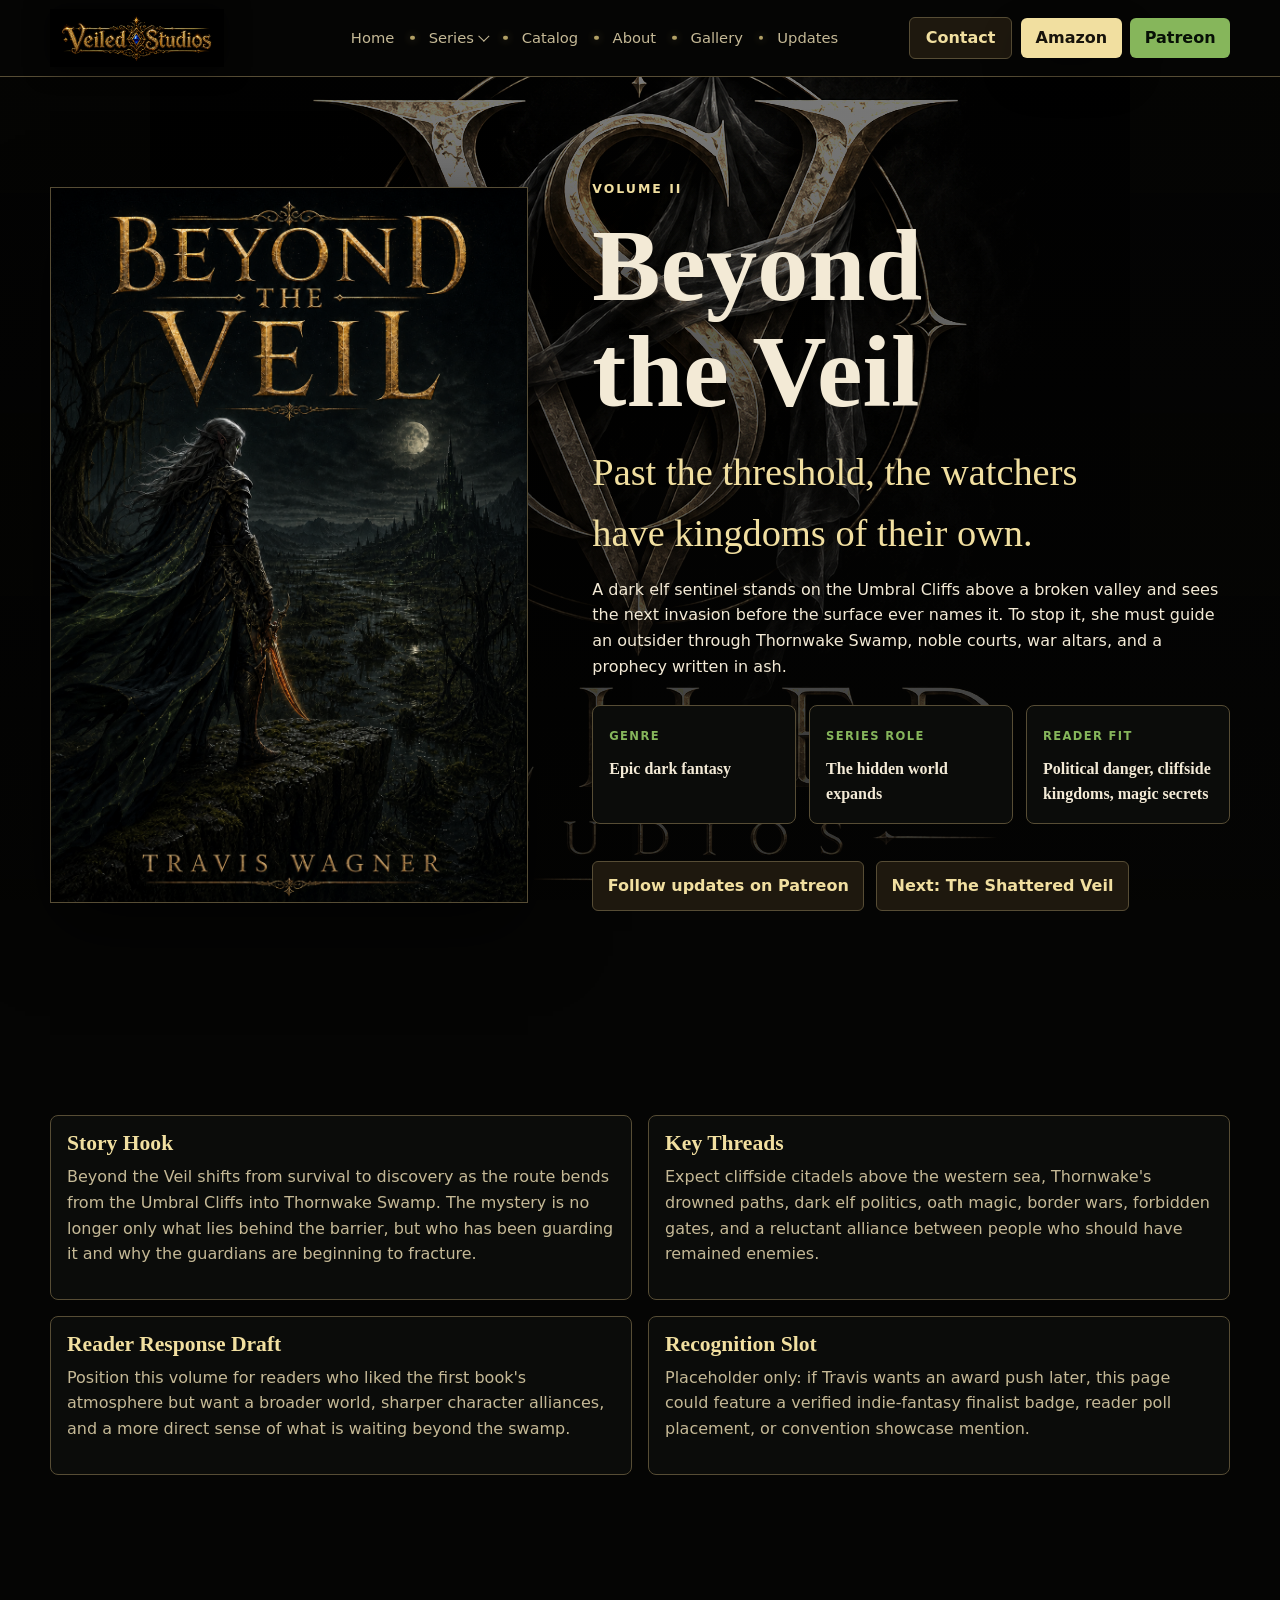
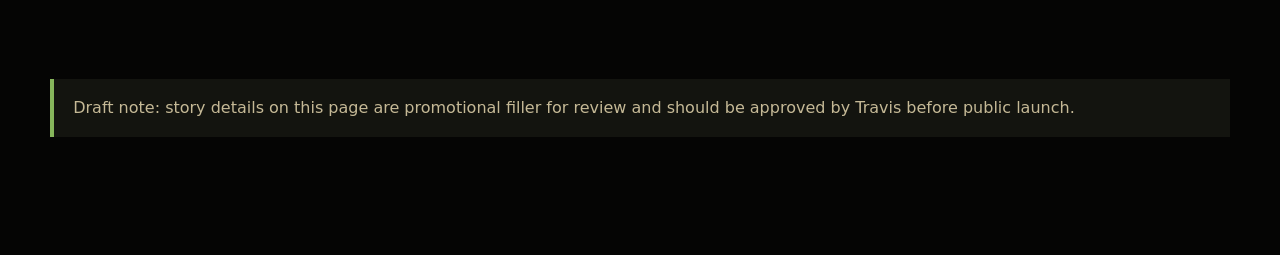
==== commit 38606e98: "Use logo image in header" ====
--- a/books/beyond-the-veil.html
+++ b/books/beyond-the-veil.html
@@ -8,7 +8,7 @@
   <meta http-equiv="Content-Security-Policy" content="default-src 'self'; base-uri 'self'; object-src 'none'; img-src 'self' data:; script-src 'self' 'unsafe-inline'; style-src 'self' 'unsafe-inline'; connect-src 'self'; form-action 'self'; upgrade-insecure-requests">
   <meta name="referrer" content="strict-origin-when-cross-origin">
   <link rel="canonical" href="https://lancewagner123.github.io/vssample.com/books/beyond-the-veil.html">
-  <link rel="stylesheet" href="../styles.css?v=map-20260707">
+  <link rel="stylesheet" href="../styles.css?v=header-logo-20260707">
   <script type="application/ld+json">
     {
       "@context": "https://schema.org",
@@ -45,10 +45,7 @@
   <header class="site-header">
     <nav class="nav" aria-label="Primary navigation">
       <a class="brand" href="../index.html" aria-label="Veiled Studios home">
-        <span>
-          <strong>Veiled Studios</strong>
-          <small>Author World of Travis Wagner</small>
-        </span>
+        <img class="brand-logo" src="../images/created/final/VeiledStudios01.png" alt="Veiled Studios">
       </a>
       <div class="nav-links">
         <a href="../index.html">Home</a>
--- a/styles.css
+++ b/styles.css
@@ -112,6 +112,15 @@
   gap: 0.75rem;
   text-decoration: none;
   min-width: 215px;
+}
+
+.brand-logo {
+  display: block;
+  width: clamp(176px, 18vw, 252px);
+  height: 58px;
+  object-fit: contain;
+  object-position: left center;
+  filter: drop-shadow(0 0 12px rgba(0, 0, 0, 0.68));
 }
 
 .brand strong,
@@ -841,6 +850,11 @@
     width: 100%;
   }
 
+  .brand-logo {
+    width: clamp(164px, 34vw, 224px);
+    height: 48px;
+  }
+
   .nav-links {
     flex: 0 0 auto;
     width: 100%;
@@ -959,6 +973,11 @@
   .brand {
     width: auto;
     min-width: 0;
+  }
+
+  .brand-logo {
+    width: clamp(132px, 42vw, 166px);
+    height: 38px;
   }
 
   .brand strong {
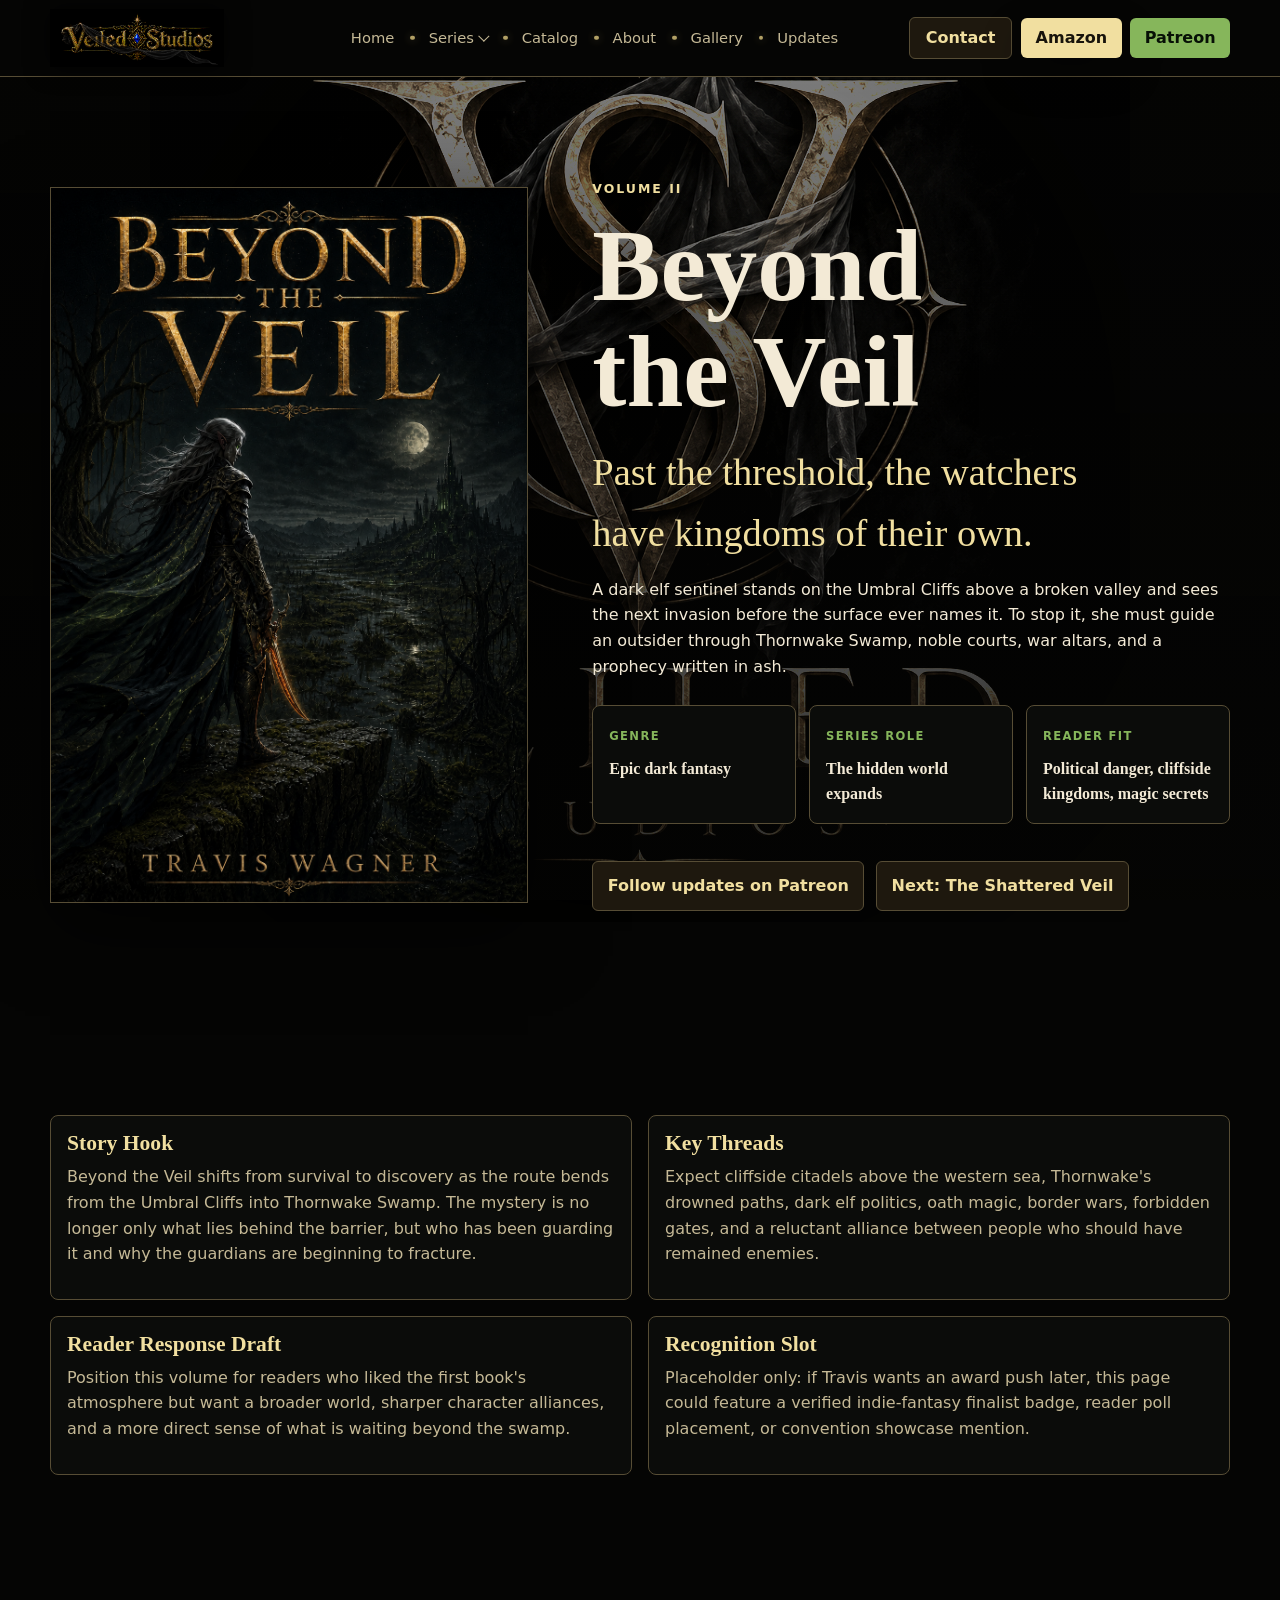
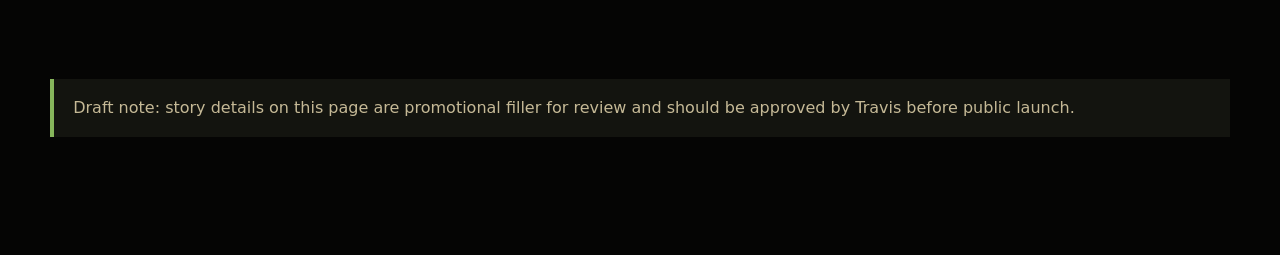
==== commit 56274c3f: "Update header logo and soften background edges" ====
--- a/books/beyond-the-veil.html
+++ b/books/beyond-the-veil.html
@@ -8,7 +8,7 @@
   <meta http-equiv="Content-Security-Policy" content="default-src 'self'; base-uri 'self'; object-src 'none'; img-src 'self' data:; script-src 'self' 'unsafe-inline'; style-src 'self' 'unsafe-inline'; connect-src 'self'; form-action 'self'; upgrade-insecure-requests">
   <meta name="referrer" content="strict-origin-when-cross-origin">
   <link rel="canonical" href="https://lancewagner123.github.io/vssample.com/books/beyond-the-veil.html">
-  <link rel="stylesheet" href="../styles.css?v=header-logo-20260707">
+  <link rel="stylesheet" href="../styles.css?v=header-logo-fade-20260707">
   <script type="application/ld+json">
     {
       "@context": "https://schema.org",
@@ -45,7 +45,7 @@
   <header class="site-header">
     <nav class="nav" aria-label="Primary navigation">
       <a class="brand" href="../index.html" aria-label="Veiled Studios home">
-        <img class="brand-logo" src="../images/created/final/VeiledStudios01.png" alt="Veiled Studios">
+        <img class="brand-logo" src="../images/created/final/VeiledStudios04.png" alt="Veiled Studios">
       </a>
       <div class="nav-links">
         <a href="../index.html">Home</a>
--- a/styles.css
+++ b/styles.css
@@ -34,14 +34,23 @@
 body::before {
   content: "";
   position: fixed;
-  inset: 0;
+  left: 50%;
+  top: 48%;
+  width: min(980px, 92vw);
+  height: min(980px, 92vw);
   z-index: -2;
   background-image: url("images/original/owner-uploads/Veilied%20Studios%20Logo.png");
-  background-position: center 48%;
+  background-position: center;
   background-repeat: no-repeat;
-  background-size: min(980px, 92vw) auto;
+  background-size: contain;
   opacity: 0.72;
   filter: brightness(1.65) contrast(1.08);
+  pointer-events: none;
+  transform: translate(-50%, -50%);
+  -webkit-mask-image: radial-gradient(circle at center, #000 0 56%, rgba(0, 0, 0, 0.92) 66%, rgba(0, 0, 0, 0.42) 82%, transparent 100%);
+  mask-image: radial-gradient(circle at center, #000 0 56%, rgba(0, 0, 0, 0.92) 66%, rgba(0, 0, 0, 0.42) 82%, transparent 100%);
+  -webkit-mask-size: 100% 100%;
+  mask-size: 100% 100%;
 }
 
 body::after {
@@ -965,9 +974,11 @@
   }
 
   body::before {
-    background-position: center 6rem;
-    background-size: 132vw auto;
+    top: 6rem;
+    width: 132vw;
+    height: 132vw;
     opacity: 0.5;
+    transform: translateX(-50%);
   }
 
   .brand {
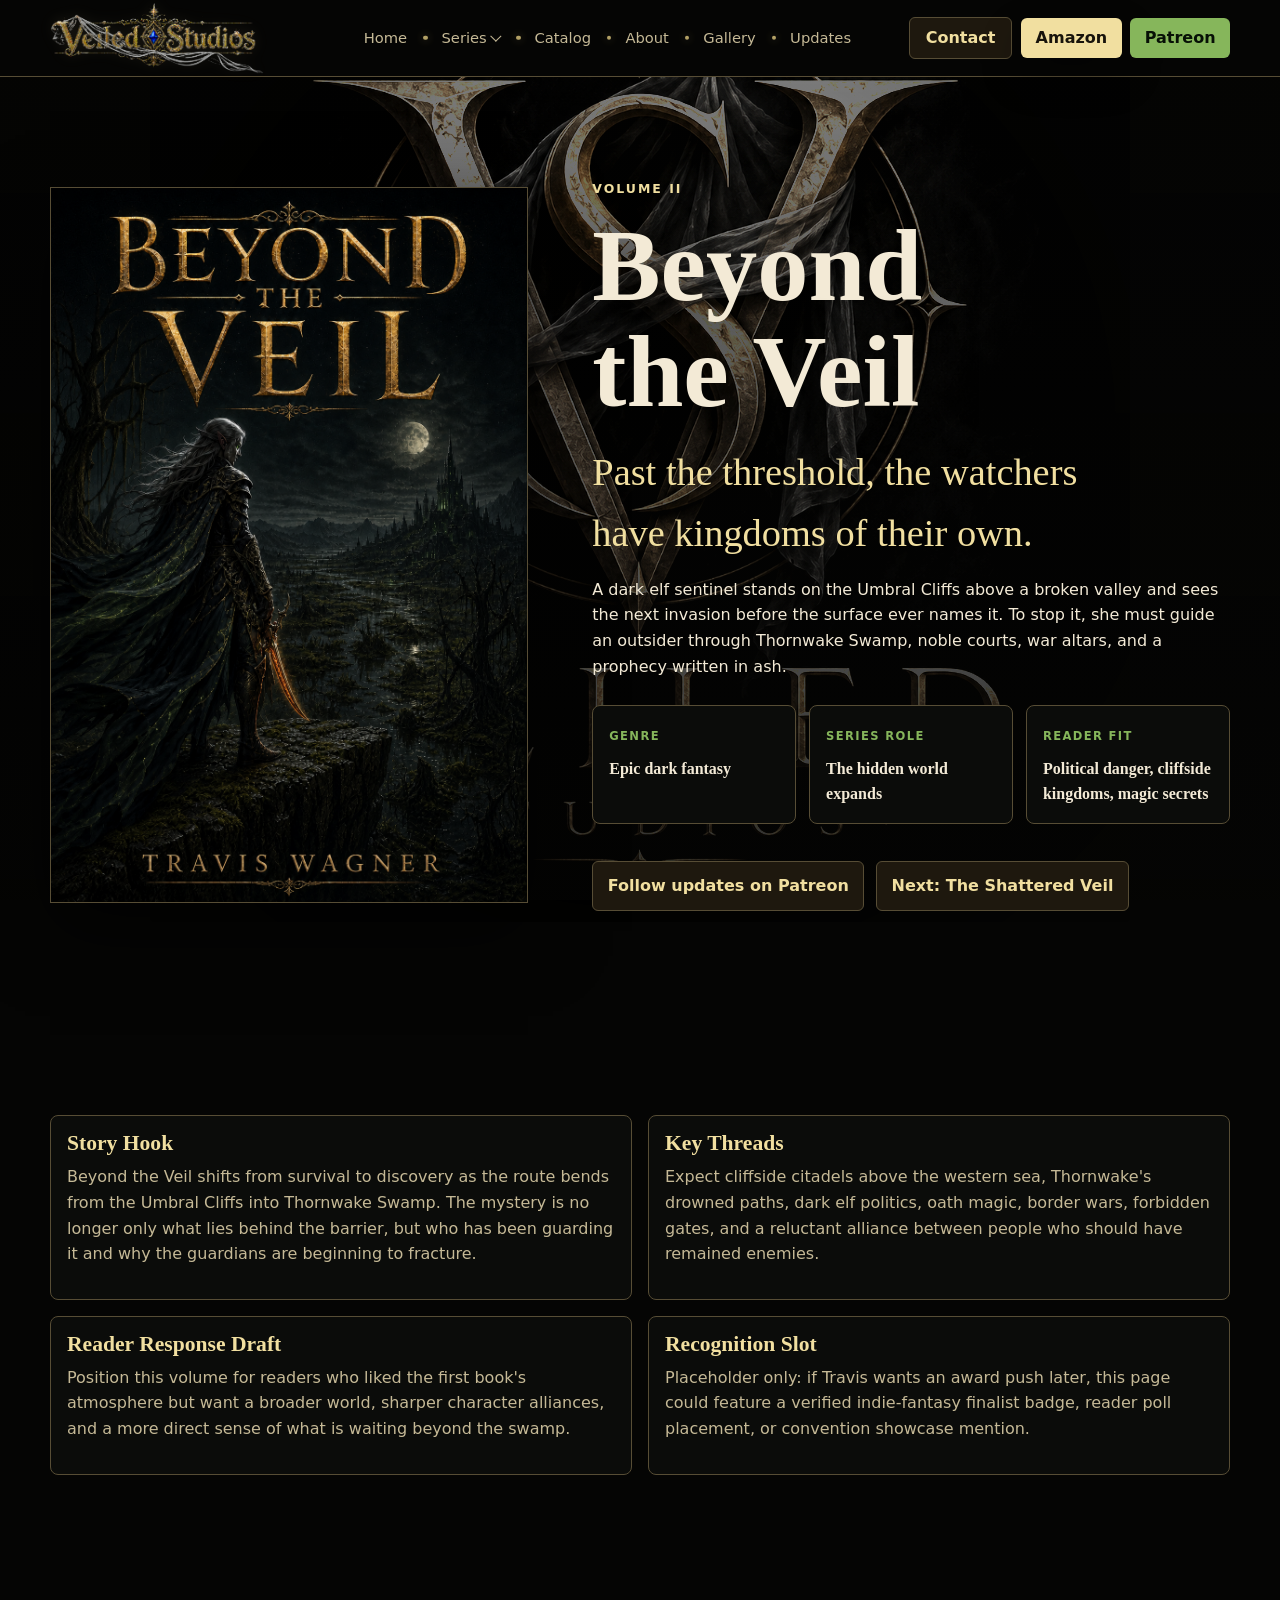
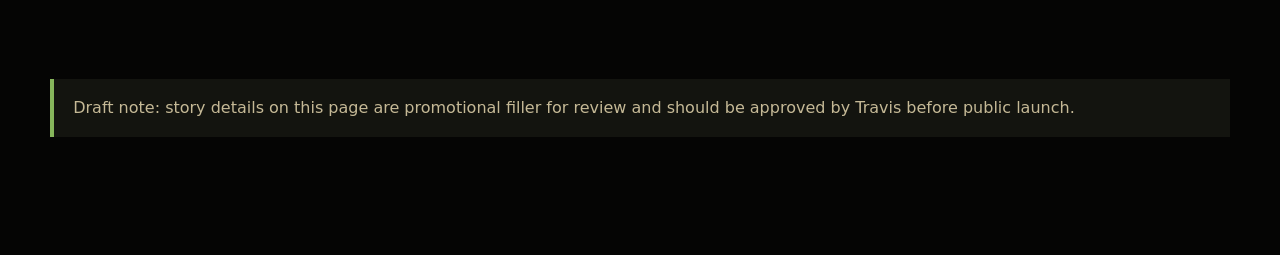
==== commit 9066e236: "Polish header logo asset" ====
--- a/books/beyond-the-veil.html
+++ b/books/beyond-the-veil.html
@@ -8,7 +8,7 @@
   <meta http-equiv="Content-Security-Policy" content="default-src 'self'; base-uri 'self'; object-src 'none'; img-src 'self' data:; script-src 'self' 'unsafe-inline'; style-src 'self' 'unsafe-inline'; connect-src 'self'; form-action 'self'; upgrade-insecure-requests">
   <meta name="referrer" content="strict-origin-when-cross-origin">
   <link rel="canonical" href="https://lancewagner123.github.io/vssample.com/books/beyond-the-veil.html">
-  <link rel="stylesheet" href="../styles.css?v=header-logo-fade-20260707">
+  <link rel="stylesheet" href="../styles.css?v=logo-polish-20260707">
   <script type="application/ld+json">
     {
       "@context": "https://schema.org",
@@ -45,7 +45,7 @@
   <header class="site-header">
     <nav class="nav" aria-label="Primary navigation">
       <a class="brand" href="../index.html" aria-label="Veiled Studios home">
-        <img class="brand-logo" src="../images/created/final/VeiledStudios04.png" alt="Veiled Studios">
+        <img class="brand-logo" src="../images/created/final/VeiledStudios04.png?v=logo-polish-20260707" alt="Veiled Studios">
       </a>
       <div class="nav-links">
         <a href="../index.html">Home</a>
--- a/styles.css
+++ b/styles.css
@@ -125,11 +125,11 @@
 
 .brand-logo {
   display: block;
-  width: clamp(176px, 18vw, 252px);
-  height: 58px;
+  width: clamp(216px, 20vw, 260px);
+  height: 72px;
   object-fit: contain;
   object-position: left center;
-  filter: drop-shadow(0 0 12px rgba(0, 0, 0, 0.68));
+  filter: drop-shadow(0 0 7px rgba(241, 223, 160, 0.14));
 }
 
 .brand strong,
